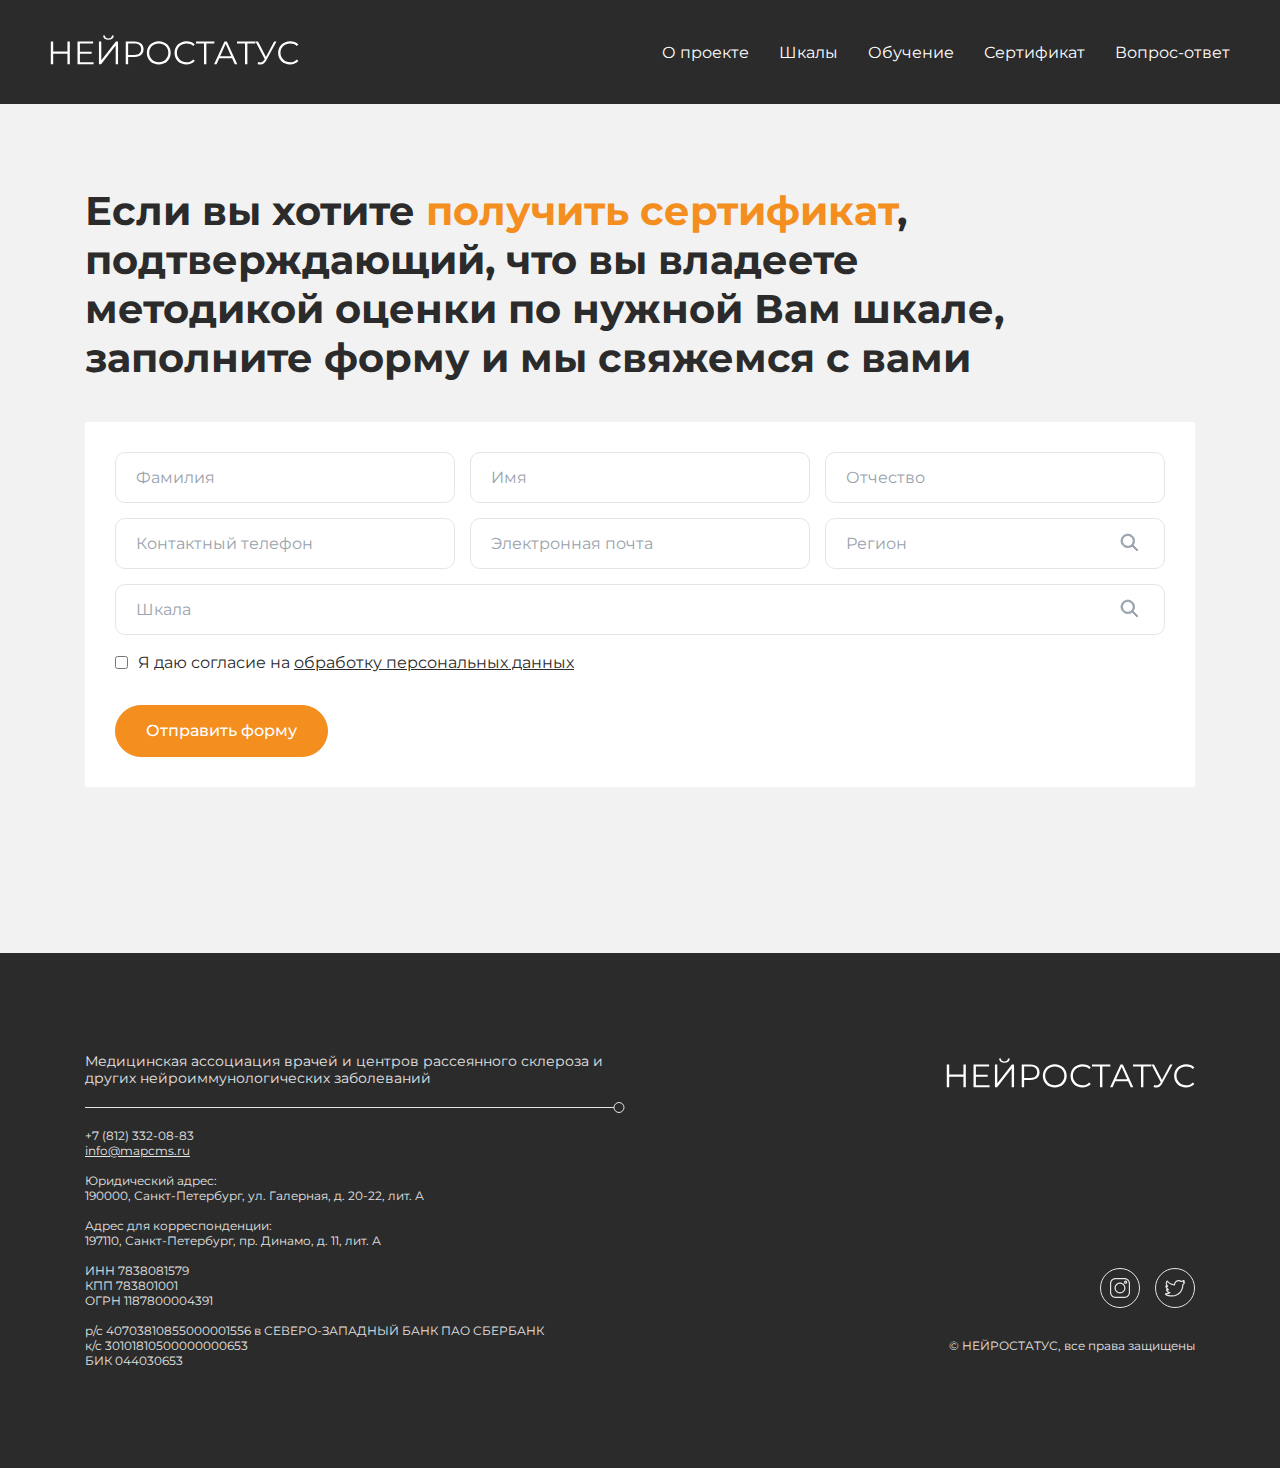
==== certificate.html @ b90e84a3 "21.08.2022" ====
<!DOCTYPE html>
<html lang="ru">
  <head>
    <meta charset="UTF-8" />
    <meta
      name="viewport"
      content="width=device-width, initial-scale=1.0, maximum-scale=1.0, user-scalable=0"
    />
    <title>Нейростатус</title>
    <link rel="preconnect" href="https://fonts.googleapis.com" />
    <link rel="preconnect" href="https://fonts.gstatic.com" crossorigin />
    <link
      href="https://fonts.googleapis.com/css2?family=Montserrat:wght@300;400;500;700&display=swap"
      rel="stylesheet"
    />
    <link rel="stylesheet" href="./style.css" />
  </head>
  <body>
    <!-- 
                        /\_____/\
                       /  o   o  \
                      ( ==  ^  == )
                       )         (
                      (           )
                     ( (  )   (  ) )
                    (__(__)___(__)__)
                -->
    <header class="header">
      <a class="logo" href="#">
        <img class="logo__img" src="./images/logo.svg" alt="Нейростатус" />
      </a>
      <nav class="header__menu">
        <a class="header__link" href="#">О проекте</a>
        <a class="header__link" href="#">Шкалы</a>
        <a class="header__link" href="#">Обучение</a>
        <a class="header__link" href="#">Сертификат</a>
        <a class="header__link" href="#">Вопрос-ответ</a>
      </nav>
    </header>
    <main>
      <section class="certificate">
        <div class="container">
          <h2 class="certificate__title">
            Если вы хотите <span>получить сертификат</span>, подтверждающий, что вы владеете
            методикой оценки по нужной Вам шкале, заполните форму и мы свяжемся с вами
          </h2>
          <form class="sertificate__form" action="">
            <input class="sertificate__input" type="text" placeholder="Фамилия" />
            <input class="sertificate__input" type="text" placeholder="Имя" />
            <input class="sertificate__input" type="text" placeholder="Отчество" />
            <input class="sertificate__input" type="text" placeholder="Контактный телефон" />
            <input class="sertificate__input" type="text" placeholder="Электронная почта" />
            <div>
              <input class="sertificate__input" type="text" placeholder="Регион" />
              <button class="search__icon"></button>
            </div>
            <div>
              <input class="sertificate__input input-scale" type="text" placeholder="Шкала" />
              <button class="search__icon"></button>
            </div>
            <div class="checkbox">
              <input type="checkbox" name="" id="" />
              <span>Я даю согласие на <a href="#">обработку персональных данных</a></span>
            </div>
            <div>
              <button class="btn">Отправить форму</button>
            </div>
          </form>
        </div>
      </section>
    </main>
    <footer class="footer">
      <div class="container">
        <div class="footer__left">
          <h3>
            Медицинская ассоциация врачей и центров рассеянного склероза и других
            нейроиммунологических заболеваний
          </h3>
          <div class="footer__line"></div>
          <ul class="contacts">
            <li>
              <a href="#">+7 (812) 332-08-83</a>
              <br />
              <a href="#">info@mapcms.ru</a>
            </li>
            <li>
              Юридический адрес: <br />
              190000, Санкт-Петербург, ул. Галерная, д. 20-22, лит. А
            </li>
            <li>
              Адрес для корреспонденции: <br />
              197110, Санкт-Петербург, пр. Динамо, д. 11, лит. А
            </li>
            <li>
              ИНН 7838081579 <br />
              КПП 783801001 <br />
              ОГРН 1187800004391
            </li>
            <li>
              р/с 40703810855000001556 в СЕВЕРО-ЗАПАДНЫЙ БАНК ПАО СБЕРБАНК <br />
              к/с 30101810500000000653 <br />
              БИК 044030653
            </li>
          </ul>
        </div>
        <div class="footer__right">
          <a class="logo" href="#">
            <img class="logo__img" src="./images/logo.svg" alt="Нейростатус" />
          </a>
          <div>
            <div class="social-links">
              <a class="social-link" href="#">
                <img class="social-link__img" src="./images/instagram.svg" alt="Инстаграм" />
              </a>
              <a class="social-link" href="#">
                <img class="social-link__img" src="./images/twitter.svg" alt="Твиттер" />
              </a>
            </div>
            <p>© НЕЙРОСТАТУС, все права защищены</p>
          </div>
        </div>
      </div>
    </footer>
  </body>
</html>
---- style.css ----
html,
body {
  font-family: 'Montserrat', sans-serif;
  font-weight: 400;
  font-size: 16px;
  color: #2b2b2b;
  margin: 0;
  box-sizing: border-box;
}
*,
*:before,
*:after {
  box-sizing: inherit;
}

input {
  font-size: 16px;
  font-family: 'Montserrat', sans-serif;
}
::placeholder {
  color: #99a2ad;
}

.btn {
  padding: 15px 30px;
  font-weight: 500;
  font-size: 16px;
  line-height: 20px;
  color: #fff;
  background-color: #f38e1f;
  border-radius: 30px;
  border: 1px solid #f38e1f;
  display: flex;
  align-content: center;
  justify-content: center;
  gap: 10px;
  font-family: 'Montserrat';
  text-decoration: none;
}

.btn-white {
  background-color: #fff;
  color: #f38e1f;
}

/* content */

.content {
  background-color: #e5e5e5;
  padding: 50px 0 113px;
}

.content h1 {
  margin: 0;
  font-weight: 700;
  font-size: 40px;
  line-height: 49px;
  margin-bottom: 50px;
}

a.back-link {
  text-decoration: none;
  display: flex;
  align-items: center;
  gap: 10px;
  margin-bottom: 100px;
  font-weight: 500;
  line-height: 20px;
  color: #99a2ad;
}

/* header */

.header {
  display: flex;
  justify-content: space-between;
  align-items: center;
  padding: 30px 50px;
  background-color: #2b2b2b;
}

.logo__img {
  width: 249px;
  height: 40px;
}

.header__menu {
  display: flex;
  gap: 30px;
}

.header__link {
  text-decoration: none;
  color: #fff;
  line-height: 25px;
}

.header__link:hover {
  color: #f38e1f;
  transition: 0.4s;
}

/* hero */

.hero {
  position: relative;
  z-index: 1;
  min-height: 800px;
  background-color: #2b2b2b;
}

.hero::before {
  content: '';
  background-image: url(./images/Vector.svg);
  height: 600px;
  width: 345px;
  position: absolute;
  top: 50px;
  right: 0;
  background-size: contain;
  background-repeat: no-repeat;
  z-index: -1;
}

.hero::after {
  content: '';
  background-image: url(./images/hero-background.svg);
  background-size: cover;
  background-repeat: no-repeat;
  position: absolute;
  width: 100%;
  height: 200px;
  bottom: 0;
  left: 0;
  z-index: -2;
}

.container {
  max-width: 1110px;
  margin: 0 auto;
}

.hero .container {
  padding: 200px 0 224px;
  position: relative;
}

.container_place_hero::before {
  content: '';
  border-left: 1px solid #ffffff;
  position: absolute;
  min-height: 150px;
  top: 0;
  left: 0;
}

.container_place_hero::after {
  content: '';
  border-left: 1px solid #ffffff;
  position: absolute;
  min-height: 190px;
  bottom: -12px;
  left: 4px;
  z-index: 5;
}

.circle {
  border: 1px solid #ffffff;
  border-radius: 50%;
  position: absolute;
  width: 10px;
  height: 10px;
  bottom: -23px;
  left: -1px;
  z-index: 5;
}

.hero__title {
  color: #fff;
  font-weight: 700;
  font-size: 40px;
  line-height: 49px;
  margin: 0 0 20px 0;
  max-width: 825px;
  width: 100%;
}

.hero__subtitle {
  color: #fff;
  font-weight: 300;
  font-size: 24px;
  line-height: 29px;
  margin: 0;
  max-width: 665px;
  width: 100%;
}

/* main-info */

.main-info {
  background-image: url(./images/main-info-background.jpg);
  background-repeat: no-repeat;
  background-size: cover;
  padding: 200px 0;
}

.main-info__title {
  margin: 0;
  font-weight: 700;
  font-size: 40px;
  line-height: 49px;
  margin-bottom: 40px;
}

.main-info__subtitle {
  margin: 0;
  font-weight: 700;
  font-size: 40px;
  line-height: 49px;
  color: #f38e1f;
  margin-bottom: 100px;
}

.main-info__paragraph {
  margin: 0;
  font-weight: 500;
  line-height: 20px;
  color: #99a2ad;
}

/* footer */

.footer {
  background-color: #2b2b2b;
  padding: 100px 0;
}

.footer .container {
  display: flex;
  justify-content: space-between;
}

.footer__left h3 {
  margin: 0;
  font-size: 14px;
  line-height: 17px;
  color: #e5e5e5;
  padding-bottom: 15px;
  font-weight: 400;
  max-width: 540px;
  width: 100%;
}

.contacts {
  list-style: none;
  margin: 0;
  padding: 0;
}

.footer__left li {
  margin: 0;
  font-size: 12px;
  line-height: 15px;
  color: #e5e5e5;
  margin-top: 15px;
}

.footer__left li a {
  color: #e5e5e5;
}

.footer__left li a:first-child {
  text-decoration: none;
}

.footer__left li a:hover {
  color: #f38e1f;
  transition: 0.4s;
}

.footer__right {
  display: flex;
  flex-direction: column;
  justify-content: space-between;
  align-items: flex-end;
}

.social-links {
  display: flex;
  justify-content: end;
  gap: 15px;
}

.social-link {
  width: 40px;
  height: 40px;
  padding: 10px;
  border: 1px solid #e5e5e5;
  border-radius: 50%;
  display: flex;
  justify-content: center;
  align-items: center;
}

.footer__right p {
  margin: 30px 0 15px;
  color: #e5e5e5;
  font-size: 12px;
  line-height: 15px;
}

.footer__line {
  background: url(./images/footer-line.svg) right;
  max-width: 540px;
  width: 100%;
  height: 11px;
}

/* search */

.search {
  padding: 50px 0;
}
.search form {
  position: relative;
}

.search__input {
  padding: 15px 20px;
  display: block;
  width: 100%;
  border: 1px solid #e5e5e5;
  border-radius: 10px;
}

.search__icon {
  background: url(./images/icon-search.svg) no-repeat;
  width: 25px;
  height: 25px;
  border: none;
  position: absolute;
  top: 15px;
  right: 20px;
  cursor: pointer;
}

/* scales */

.scales__item {
  background-color: #fff;
  padding: 30px 20px;
  box-shadow: 0px 4px 40px rgba(0, 0, 0, 0.04);
  border-radius: 10px;
  margin-bottom: 20px;
}

.scales__title {
  margin: 0 0 25px 0;
  font-weight: 300;
  font-size: 24px;
  line-height: 29px;
}

.scales__buttons {
  display: flex;
  gap: 15px;
}

/* news */

.news-rubric {
  margin-bottom: 100px;
}

.news-rubric__heading {
  display: flex;
  justify-content: space-between;
  align-items: center;
  margin-bottom: 50px;
}

.news-rubric__heading h2 {
  margin: 0;
  font-weight: 700;
  font-size: 40px;
  line-height: 49px;
}

.news-list {
  display: grid;
  grid-template-columns: repeat(3, 1fr);
  gap: 30px;
}

.news-list__img {
  background-image: url(./images/news-background.png);
  height: 150px;
  border-top-left-radius: 10px;
  border-top-right-radius: 10px;
  display: block;
}

.news-list__content {
  background-color: #fff;
  padding: 15px 20px 20px;
  border-bottom-left-radius: 10px;
  border-bottom-right-radius: 10px;
  min-height: 170px;
  display: flex;
  flex-direction: column;
  justify-content: space-between;
  align-items: start;
}

.news-list__link {
  margin: 0;
  font-weight: 500;
  line-height: 20px;
  color: #2b2b2b;
  text-decoration: none;
}

.news-list__date {
  display: flex;
  align-items: center;
  gap: 5px;
}

/* filters */

.filters {
  margin-bottom: 30px;
  display: flex;
  gap: 15px;
}

.filters__item {
  border: 1px solid #f38e1f;
  border-radius: 5px;
  padding: 15px 20px;
  display: flex;
  align-items: center;
  justify-content: center;
  gap: 10px;
  font-weight: 500;
  font-size: 16px;
  background: transparent;
  line-height: 20px;
  color: #2b2b2b;
  cursor: pointer;
}

.filters__item img {
  display: none;
}

.filters__item.active {
  background-color: #f38e1f;
  color: #fff;
}

.filters__item.active img {
  display: block;
}

/* certificate */

.certificate {
  background-color: #f2f2f2;
  padding: 82px 0 166px;
}

.certificate__title {
  margin: 0;
  font-weight: 700;
  font-size: 40px;
  line-height: 49px;
  max-width: 1015px;
  width: 100%;
  margin-bottom: 40px;
}

.certificate__title span {
  color: #f38e1f;
}

.sertificate__form {
  background-color: #fff;
  padding: 30px;
  display: grid;
  grid-template-columns: repeat(3, 1fr);
  gap: 15px;
  position: relative;
}

.sertificate__input {
  padding: 15px 20px;
  display: block;
  width: 100%;
  border: 1px solid #e5e5e5;
  border-radius: 10px;
}

.checkbox {
  grid-column: 1/4;
  display: flex;
  gap: 10px;
  align-items: center;
  margin-bottom: 15px;
}

.checkbox input {
  margin: 0;
}

.sertificate__form span {
  font-size: 16px;
  line-height: 25px;
}

.sertificate__form a {
  color: #2b2b2b;
}

.sertificate__form div:nth-of-type(1) {
  position: relative;
}

.sertificate__form div:nth-of-type(2) {
  position: relative;
  grid-column: 1/4;
}
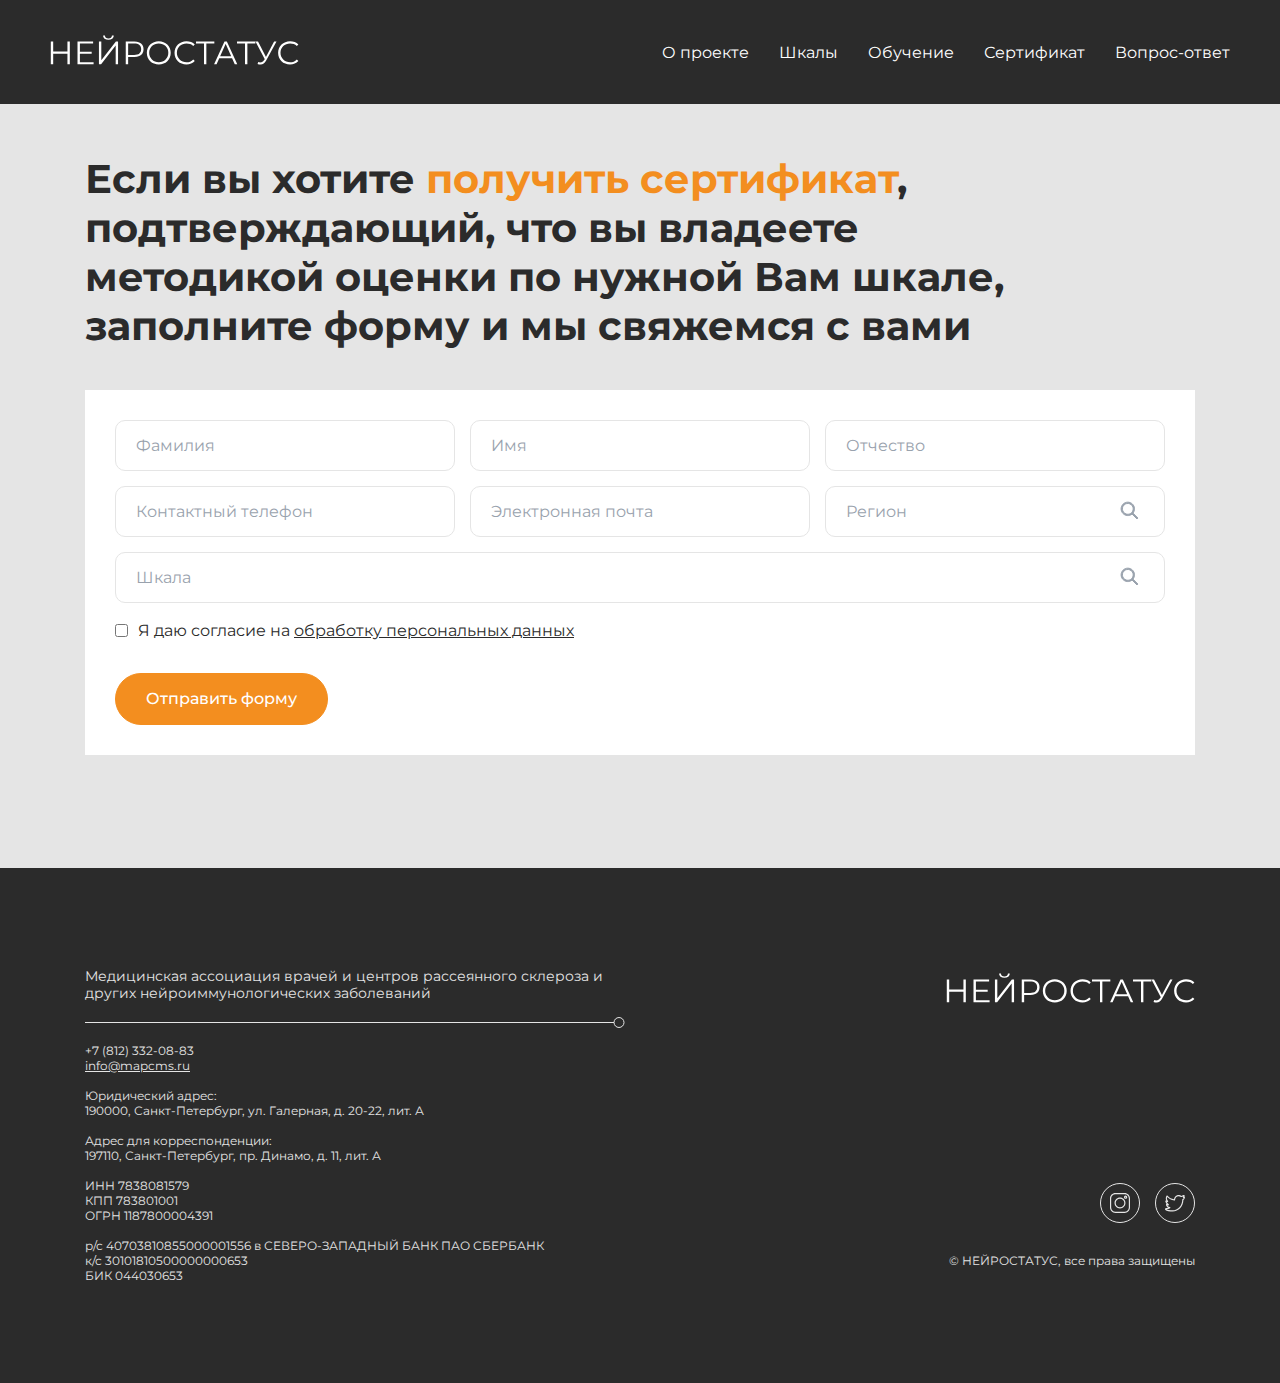
==== commit c0be67cb: "22.08.2022" ====
--- a/certificate.html
+++ b/certificate.html
@@ -38,7 +38,7 @@
       </nav>
     </header>
     <main>
-      <section class="certificate">
+      <section class="content">
         <div class="container">
           <h2 class="certificate__title">
             Если вы хотите <span>получить сертификат</span>, подтверждающий, что вы владеете
@@ -48,8 +48,8 @@
             <input class="sertificate__input" type="text" placeholder="Фамилия" />
             <input class="sertificate__input" type="text" placeholder="Имя" />
             <input class="sertificate__input" type="text" placeholder="Отчество" />
-            <input class="sertificate__input" type="text" placeholder="Контактный телефон" />
-            <input class="sertificate__input" type="text" placeholder="Электронная почта" />
+            <input class="sertificate__input" type="tel" placeholder="Контактный телефон" />
+            <input class="sertificate__input" type="email" placeholder="Электронная почта" />
             <div>
               <input class="sertificate__input" type="text" placeholder="Регион" />
               <button class="search__icon"></button>
--- a/style.css
+++ b/style.css
@@ -465,11 +465,6 @@
 
 /* certificate */
 
-.certificate {
-  background-color: #f2f2f2;
-  padding: 82px 0 166px;
-}
-
 .certificate__title {
   margin: 0;
   font-weight: 700;
@@ -530,3 +525,47 @@
   position: relative;
   grid-column: 1/4;
 }
+
+/* faq */
+
+.faq__item {
+  background-color: #fff;
+  padding: 30px 20px;
+  margin-bottom: 20px;
+  border-radius: 10px;
+  box-shadow: 0px 4px 40px rgba(0, 0, 0, 0.04);
+}
+
+.faq__heading {
+  display: flex;
+  justify-content: space-between;
+  align-items: center;
+  cursor: pointer;
+}
+
+.faq__heading h3 {
+  margin: 0;
+  font-weight: 300;
+  font-size: 24px;
+  line-height: 29px;
+}
+
+.faq__item.active .faq__heading svg {
+  transform: rotate(180deg);
+}
+
+.faq__item.active .faq__heading svg path {
+  fill: #f38e1f;
+}
+
+.faq__content {
+  display: none;
+}
+
+.faq__item.active .faq__content {
+  display: block;
+}
+
+.faq__content p {
+  line-height: 25px;
+}
